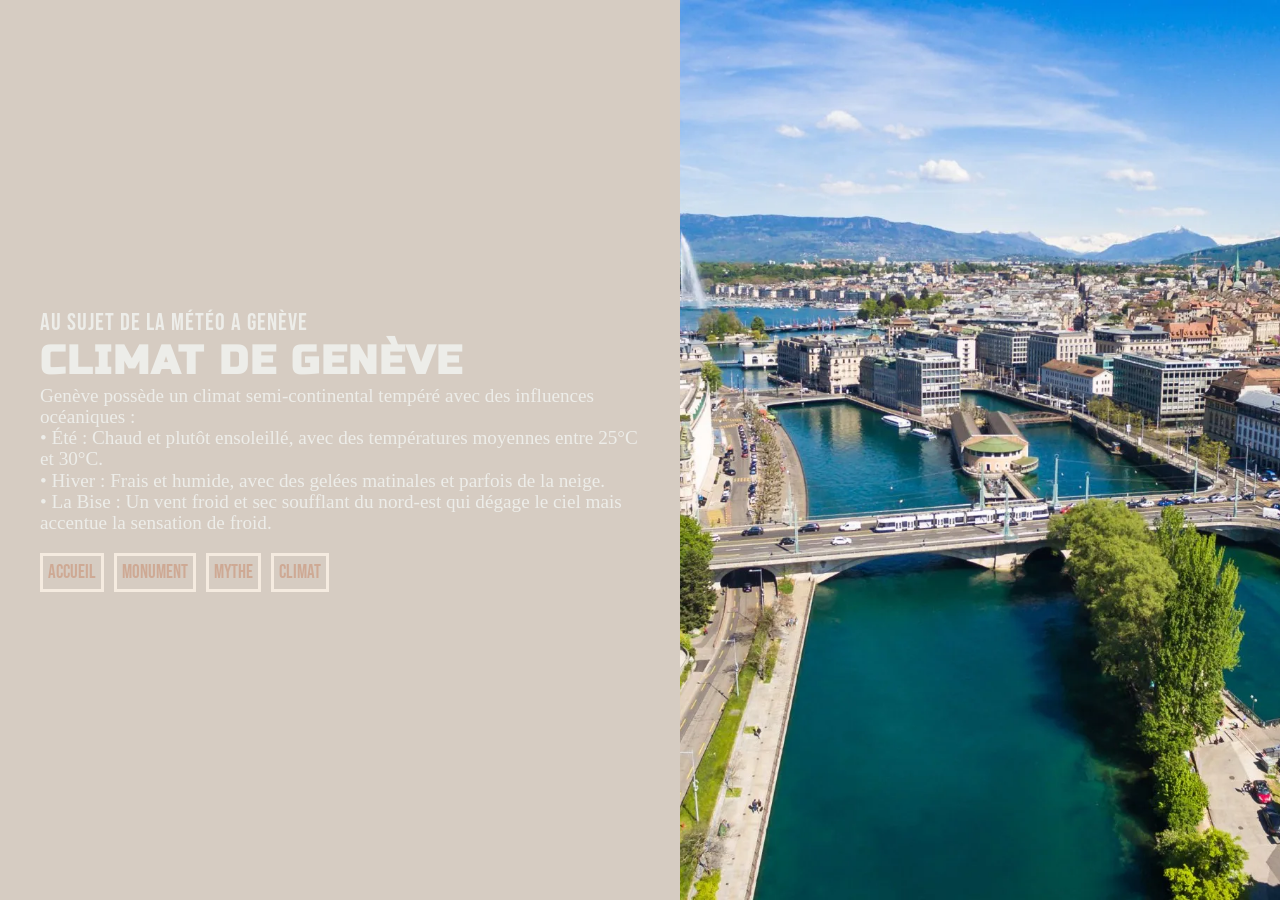
==== Html/Climat.html @ 3b924e7b "v2" ====
<!DOCTYPE html>
<html lang="fr">
<head>
    <meta charset="UTF-8">
    <meta name="viewport" content="width=device-width, initial-scale=1.0">
    <link rel="stylesheet" href="../Css/style.css">
    <link rel="preconnect" href="https://fonts.googleapis.com">
    <link rel="preconnect" href="https://fonts.gstatic.com" crossorigin>
    <link href="https://fonts.googleapis.com/css2?family=Bebas+Neue&family=Roboto+Mono:ital,wght@0,100..700;1,100..700&family=Russo+One&display=swap" rel="stylesheet">
    <title>Climat</title>
</head>
<body class="climat">
    <main>
        <div class="conteneur">
            <p class="top-h1">
                Au sujet de la météo a Genève
            </p>
            <h1>
                Climat de Genève
            </h1>
            <p class="paragraph">
                Genève possède un climat semi-continental tempéré avec des influences océaniques : <br>
                • Été : Chaud et plutôt ensoleillé, avec des températures moyennes entre 25°C et 30°C. <br>
                • Hiver : Frais et humide, avec des gelées matinales et parfois de la neige. <br>
                • La Bise : Un vent froid et sec soufflant du nord-est qui dégage le ciel mais accentue la sensation de froid.
            </p>
            <div class="conteneur-button">
                <div class="button">
                    <a href="../index.html" class="button-link">
                        Accueil
                    </a>
                </div>
                <div class="button">
                    <a href="Monument.html" class="button-link">
                        Monument
                    </a>
                </div>
                <div class="button">
                    <a href="Mythe.html" class="button-link">
                        Mythe
                    </a>
                </div>
                <div class="button">
                    <a href="Climat.html" class="button-link">
                        Climat
                    </a>
                </div>
            </div>
        </div>
        <img src="../Img/Climat/Jet-Eau-Climat.webp" alt="Jet d'eau pour le climat" class="image">
    </main>
</body>
</html>
---- Css/style.css ----
/* Variable */

:root {

    /* index */
    --background: #d6ccc2;
    --text-color: #edede9;
    --text-color2: #cea994;
    --border: #f5ebe0;

    /* Monument */

    /* Climat */

    /* Mythe */


    /* Font */

    --top-h1: Bebas Neue;
    --h1: Russo One ;
    --paragraph: Roboto Mono;

}

/* Mythe */

body.mythe {
    
}

/* Climat */

body.climat {

}

/* Monument */

body.monument {

}

/* Géneral */

* {
    box-sizing: border-box;
    margin: 0;
}

main {
    display: flex;
    height: 100vh;
    width: 100%;
}

h1,h2,h3,h4 {
    letter-spacing: 2px;
    text-transform: uppercase;
    font-size: 2.5rem;
    font-family: var(--h1), sans-serif;
}

/* Index */

.conteneur {
    display: flex;
    flex-direction: column;
    flex: 1;
    padding: 40px;
    color: var(--text-color);
    background-color: var(--background);
    justify-content: center;
}

.top-h1 {
    letter-spacing: 1px;
    font-size: 1.5rem;
    text-transform: uppercase;
    font-family: var(--top-h1), sans-serif;
}

.paragraph {
    font-family: var(--paragraph) monospace;
    font-size: 1.2rem;
    line-height: 1.1;
    margin-bottom: 20px;
}

.conteneur-button {
    display: flex;
    flex-direction: row;
    gap: 10px;
}

.conteneur-button .button {
    background-color: rgba(240, 248, 255, 0);
    padding: 5px;
    border: 3px solid var(--border);
    font-family: var(--top-h1), monospace;
    font-size: larger;
    text-align: center;
}

.conteneur-button .button:hover {
    background-color: #edede9;
}

.button-link {
    text-decoration: none;
    color: var(--text-color2);
}

.image {
    display: flex;
    flex: 1;
    min-width: 0;
    height: 100%;
    object-fit: cover;
}
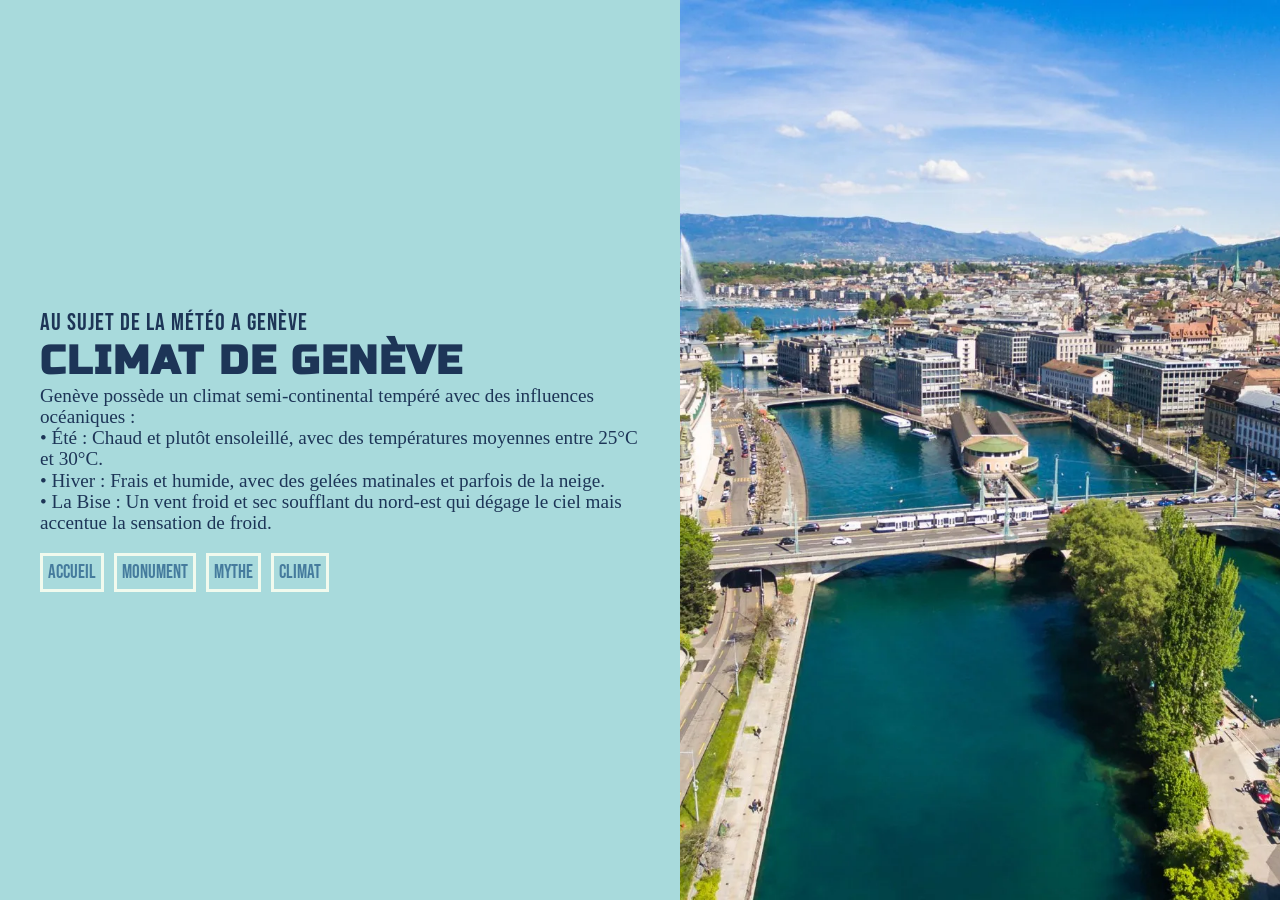
==== commit 88131eea: "final v4" ====
--- a/Html/Climat.html
+++ b/Html/Climat.html
@@ -1,53 +1,53 @@
-<!DOCTYPE html>
-<html lang="fr">
-<head>
-    <meta charset="UTF-8">
-    <meta name="viewport" content="width=device-width, initial-scale=1.0">
-    <link rel="stylesheet" href="../Css/style.css">
-    <link rel="preconnect" href="https://fonts.googleapis.com">
-    <link rel="preconnect" href="https://fonts.gstatic.com" crossorigin>
-    <link href="https://fonts.googleapis.com/css2?family=Bebas+Neue&family=Roboto+Mono:ital,wght@0,100..700;1,100..700&family=Russo+One&display=swap" rel="stylesheet">
-    <title>Climat</title>
-</head>
-<body class="climat">
-    <main>
-        <div class="conteneur">
-            <p class="top-h1">
-                Au sujet de la météo a Genève
-            </p>
-            <h1>
-                Climat de Genève
-            </h1>
-            <p class="paragraph">
-                Genève possède un climat semi-continental tempéré avec des influences océaniques : <br>
-                • Été : Chaud et plutôt ensoleillé, avec des températures moyennes entre 25°C et 30°C. <br>
-                • Hiver : Frais et humide, avec des gelées matinales et parfois de la neige. <br>
-                • La Bise : Un vent froid et sec soufflant du nord-est qui dégage le ciel mais accentue la sensation de froid.
-            </p>
-            <div class="conteneur-button">
-                <div class="button">
-                    <a href="../index.html" class="button-link">
-                        Accueil
-                    </a>
-                </div>
-                <div class="button">
-                    <a href="Monument.html" class="button-link">
-                        Monument
-                    </a>
-                </div>
-                <div class="button">
-                    <a href="Mythe.html" class="button-link">
-                        Mythe
-                    </a>
-                </div>
-                <div class="button">
-                    <a href="Climat.html" class="button-link">
-                        Climat
-                    </a>
-                </div>
-            </div>
-        </div>
-        <img src="../Img/Climat/Jet-Eau-Climat.webp" alt="Jet d'eau pour le climat" class="image">
-    </main>
-</body>
+<!DOCTYPE html>
+<html lang="fr">
+<head>
+    <meta charset="UTF-8">
+    <meta name="viewport" content="width=device-width, initial-scale=1.0">
+    <link rel="stylesheet" href="../Css/style.css">
+    <link rel="preconnect" href="https://fonts.googleapis.com">
+    <link rel="preconnect" href="https://fonts.gstatic.com" crossorigin>
+    <link href="https://fonts.googleapis.com/css2?family=Bebas+Neue&family=Roboto+Mono:ital,wght@0,100..700;1,100..700&family=Russo+One&display=swap" rel="stylesheet">
+    <title>Présentation Région Suisse</title>
+</head>
+<body class="climat">
+    <main>
+        <div class="conteneur">
+            <p class="top-h1">
+                Au sujet de la météo a Genève
+            </p>
+            <h1>
+                Climat de Genève
+            </h1>
+            <p class="paragraph">
+                Genève possède un climat semi-continental tempéré avec des influences océaniques : <br>
+                • Été : Chaud et plutôt ensoleillé, avec des températures moyennes entre 25°C et 30°C. <br>
+                • Hiver : Frais et humide, avec des gelées matinales et parfois de la neige. <br>
+                • La Bise : Un vent froid et sec soufflant du nord-est qui dégage le ciel mais accentue la sensation de froid.
+            </p>
+            <div class="conteneur-button">
+                <div class="button">
+                    <a href="../index.html" class="button-link">
+                        Accueil
+                    </a>
+                </div>
+                <div class="button">
+                    <a href="Monument.html" class="button-link">
+                        Monument
+                    </a>
+                </div>
+                <div class="button">
+                    <a href="Mythe.html" class="button-link">
+                        Mythe
+                    </a>
+                </div>
+                <div class="button">
+                    <a href="Climat.html" class="button-link">
+                        Climat
+                    </a>
+                </div>
+            </div>
+        </div>
+        <img src="../Img/Climat/Jet-Eau-Climat.webp" alt="" class="image">
+    </main>
+</body>
 </html>
--- a/Css/style.css
+++ b/Css/style.css
@@ -7,15 +7,7 @@
     --text-color: #edede9;
     --text-color2: #cea994;
     --border: #f5ebe0;
-
-    /* Monument */
-
-    /* Climat */
-
-    /* Mythe */
-
-
-    /* Font */
+    --hover: #edede9;
 
     --top-h1: Bebas Neue;
     --h1: Russo One ;
@@ -23,25 +15,33 @@
 
 }
 
-/* Mythe */
-
 body.mythe {
-    
+    --background: #2b2d42;
+    --text-color: #edf2f4;
+    --text-color2: #2378ef;
+    --border: #8d99ae;
+    --hover: #9aabc9;
 }
 
 /* Climat */
 
 body.climat {
-
+    --background: #a8dadc;
+    --text-color: #1d3557;
+    --text-color2: #457b9d;
+    --border: #f1faee;
+    --hover: #c2eeee;;
 }
 
 /* Monument */
 
 body.monument {
-
+    --background: #606c38;
+    --text-color: #fefae0;
+    --text-color2: #aef44b;
+    --border: #283618;
+    --hover: #445c2b;
 }
-
-/* Géneral */
 
 * {
     box-sizing: border-box;
@@ -53,15 +53,6 @@
     height: 100vh;
     width: 100%;
 }
-
-h1,h2,h3,h4 {
-    letter-spacing: 2px;
-    text-transform: uppercase;
-    font-size: 2.5rem;
-    font-family: var(--h1), sans-serif;
-}
-
-/* Index */
 
 .conteneur {
     display: flex;
@@ -78,6 +69,13 @@
     font-size: 1.5rem;
     text-transform: uppercase;
     font-family: var(--top-h1), sans-serif;
+}
+
+h1 {
+    letter-spacing: 2px;
+    text-transform: uppercase;
+    font-size: 2.5rem;
+    font-family: var(--h1), sans-serif;
 }
 
 .paragraph {
@@ -103,7 +101,7 @@
 }
 
 .conteneur-button .button:hover {
-    background-color: #edede9;
+    background-color: var(--hover);
 }
 
 .button-link {
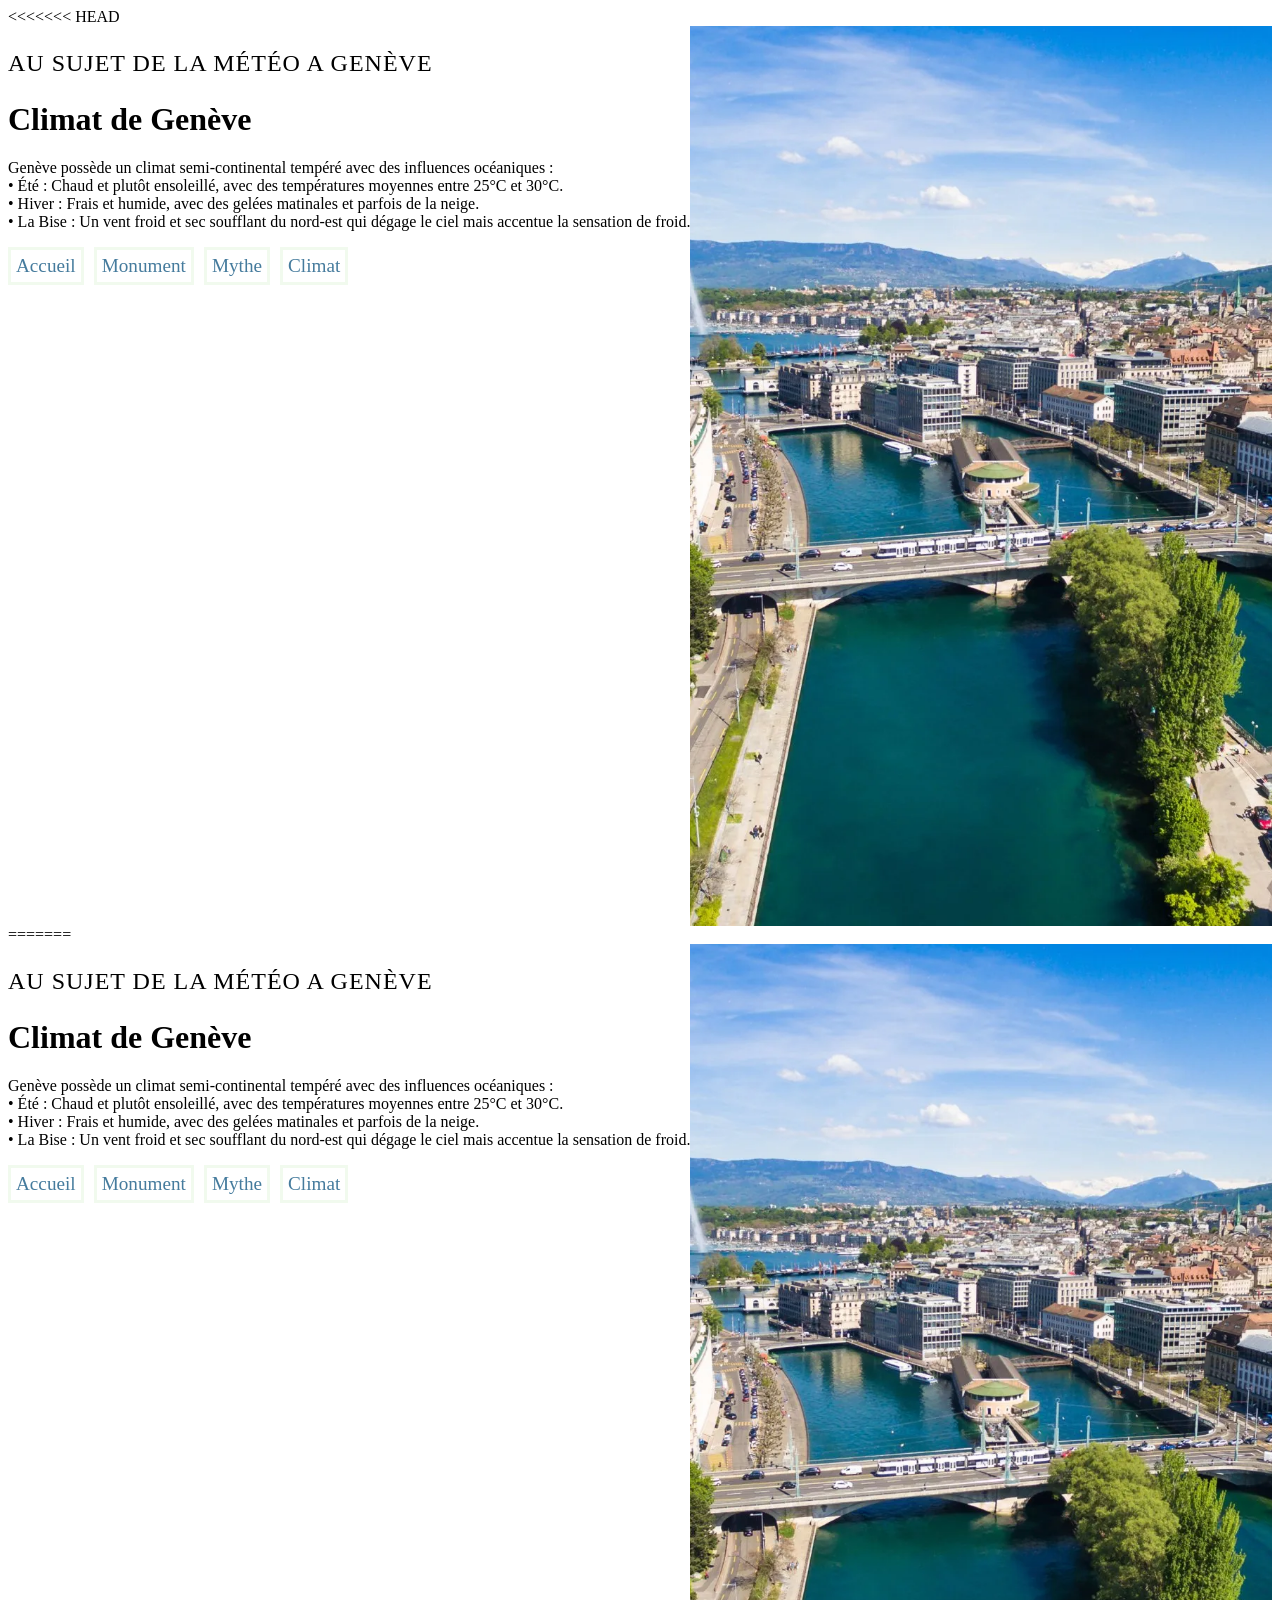
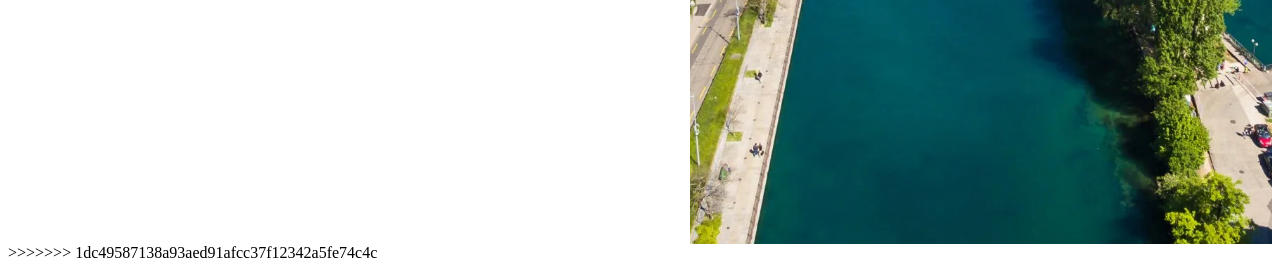
==== commit 51c3701c: "final v4" ====
--- a/Html/Climat.html
+++ b/Html/Climat.html
@@ -1,3 +1,4 @@
+<<<<<<< HEAD
 <!DOCTYPE html>
 <html lang="fr">
 <head>
@@ -50,4 +51,58 @@
         <img src="../Img/Climat/Jet-Eau-Climat.webp" alt="" class="image">
     </main>
 </body>
+=======
+<!DOCTYPE html>
+<html lang="fr">
+<head>
+    <meta charset="UTF-8">
+    <meta name="viewport" content="width=device-width, initial-scale=1.0">
+    <link rel="stylesheet" href="../Css/style.css">
+    <link rel="preconnect" href="https://fonts.googleapis.com">
+    <link rel="preconnect" href="https://fonts.gstatic.com" crossorigin>
+    <link href="https://fonts.googleapis.com/css2?family=Bebas+Neue&family=Roboto+Mono:ital,wght@0,100..700;1,100..700&family=Russo+One&display=swap" rel="stylesheet">
+    <title>Climat</title>
+</head>
+<body class="climat">
+    <main>
+        <div class="conteneur">
+            <p class="top-h1">
+                Au sujet de la météo a Genève
+            </p>
+            <h1>
+                Climat de Genève
+            </h1>
+            <p class="paragraph">
+                Genève possède un climat semi-continental tempéré avec des influences océaniques : <br>
+                • Été : Chaud et plutôt ensoleillé, avec des températures moyennes entre 25°C et 30°C. <br>
+                • Hiver : Frais et humide, avec des gelées matinales et parfois de la neige. <br>
+                • La Bise : Un vent froid et sec soufflant du nord-est qui dégage le ciel mais accentue la sensation de froid.
+            </p>
+            <div class="conteneur-button">
+                <div class="button">
+                    <a href="../index.html" class="button-link">
+                        Accueil
+                    </a>
+                </div>
+                <div class="button">
+                    <a href="Monument.html" class="button-link">
+                        Monument
+                    </a>
+                </div>
+                <div class="button">
+                    <a href="Mythe.html" class="button-link">
+                        Mythe
+                    </a>
+                </div>
+                <div class="button">
+                    <a href="Climat.html" class="button-link">
+                        Climat
+                    </a>
+                </div>
+            </div>
+        </div>
+        <img src="../Img/Climat/Jet-Eau-Climat.webp" alt="Jet d'eau pour le climat" class="image">
+    </main>
+</body>
+>>>>>>> 1dc49587138a93aed91afcc37f12342a5fe74c4c
 </html>
--- a/Css/style.css
+++ b/Css/style.css
@@ -7,7 +7,12 @@
     --text-color: #edede9;
     --text-color2: #cea994;
     --border: #f5ebe0;
+<<<<<<< HEAD
     --hover: #edede9;
+=======
+
+    /* Font */
+>>>>>>> 1dc49587138a93aed91afcc37f12342a5fe74c4c
 
     --top-h1: Bebas Neue;
     --h1: Russo One ;
@@ -15,12 +20,20 @@
 
 }
 
+<<<<<<< HEAD
+=======
+/* Mythe */
+
+>>>>>>> 1dc49587138a93aed91afcc37f12342a5fe74c4c
 body.mythe {
     --background: #2b2d42;
     --text-color: #edf2f4;
     --text-color2: #2378ef;
     --border: #8d99ae;
+<<<<<<< HEAD
     --hover: #9aabc9;
+=======
+>>>>>>> 1dc49587138a93aed91afcc37f12342a5fe74c4c
 }
 
 /* Climat */
@@ -30,7 +43,10 @@
     --text-color: #1d3557;
     --text-color2: #457b9d;
     --border: #f1faee;
+<<<<<<< HEAD
     --hover: #c2eeee;;
+=======
+>>>>>>> 1dc49587138a93aed91afcc37f12342a5fe74c4c
 }
 
 /* Monument */
@@ -40,9 +56,17 @@
     --text-color: #fefae0;
     --text-color2: #aef44b;
     --border: #283618;
+<<<<<<< HEAD
     --hover: #445c2b;
 }
 
+=======
+
+}
+
+/* Géneral */
+
+>>>>>>> 1dc49587138a93aed91afcc37f12342a5fe74c4c
 * {
     box-sizing: border-box;
     margin: 0;
@@ -54,6 +78,18 @@
     width: 100%;
 }
 
+<<<<<<< HEAD
+=======
+h1,h2,h3,h4 {
+    letter-spacing: 2px;
+    text-transform: uppercase;
+    font-size: 2.5rem;
+    font-family: var(--h1), sans-serif;
+}
+
+/* Index */
+
+>>>>>>> 1dc49587138a93aed91afcc37f12342a5fe74c4c
 .conteneur {
     display: flex;
     flex-direction: column;
@@ -71,6 +107,7 @@
     font-family: var(--top-h1), sans-serif;
 }
 
+<<<<<<< HEAD
 h1 {
     letter-spacing: 2px;
     text-transform: uppercase;
@@ -78,6 +115,8 @@
     font-family: var(--h1), sans-serif;
 }
 
+=======
+>>>>>>> 1dc49587138a93aed91afcc37f12342a5fe74c4c
 .paragraph {
     font-family: var(--paragraph) monospace;
     font-size: 1.2rem;
@@ -101,7 +140,11 @@
 }
 
 .conteneur-button .button:hover {
+<<<<<<< HEAD
     background-color: var(--hover);
+=======
+    background-color: #edede9;
+>>>>>>> 1dc49587138a93aed91afcc37f12342a5fe74c4c
 }
 
 .button-link {
--- a/Css/style.css
+++ b/Css/style.css
@@ -7,7 +7,12 @@
     --text-color: #edede9;
     --text-color2: #cea994;
     --border: #f5ebe0;
+<<<<<<< HEAD
     --hover: #edede9;
+=======
+
+    /* Font */
+>>>>>>> 1dc49587138a93aed91afcc37f12342a5fe74c4c
 
     --top-h1: Bebas Neue;
     --h1: Russo One ;
@@ -15,12 +20,20 @@
 
 }
 
+<<<<<<< HEAD
+=======
+/* Mythe */
+
+>>>>>>> 1dc49587138a93aed91afcc37f12342a5fe74c4c
 body.mythe {
     --background: #2b2d42;
     --text-color: #edf2f4;
     --text-color2: #2378ef;
     --border: #8d99ae;
+<<<<<<< HEAD
     --hover: #9aabc9;
+=======
+>>>>>>> 1dc49587138a93aed91afcc37f12342a5fe74c4c
 }
 
 /* Climat */
@@ -30,7 +43,10 @@
     --text-color: #1d3557;
     --text-color2: #457b9d;
     --border: #f1faee;
+<<<<<<< HEAD
     --hover: #c2eeee;;
+=======
+>>>>>>> 1dc49587138a93aed91afcc37f12342a5fe74c4c
 }
 
 /* Monument */
@@ -40,9 +56,17 @@
     --text-color: #fefae0;
     --text-color2: #aef44b;
     --border: #283618;
+<<<<<<< HEAD
     --hover: #445c2b;
 }
 
+=======
+
+}
+
+/* Géneral */
+
+>>>>>>> 1dc49587138a93aed91afcc37f12342a5fe74c4c
 * {
     box-sizing: border-box;
     margin: 0;
@@ -54,6 +78,18 @@
     width: 100%;
 }
 
+<<<<<<< HEAD
+=======
+h1,h2,h3,h4 {
+    letter-spacing: 2px;
+    text-transform: uppercase;
+    font-size: 2.5rem;
+    font-family: var(--h1), sans-serif;
+}
+
+/* Index */
+
+>>>>>>> 1dc49587138a93aed91afcc37f12342a5fe74c4c
 .conteneur {
     display: flex;
     flex-direction: column;
@@ -71,6 +107,7 @@
     font-family: var(--top-h1), sans-serif;
 }
 
+<<<<<<< HEAD
 h1 {
     letter-spacing: 2px;
     text-transform: uppercase;
@@ -78,6 +115,8 @@
     font-family: var(--h1), sans-serif;
 }
 
+=======
+>>>>>>> 1dc49587138a93aed91afcc37f12342a5fe74c4c
 .paragraph {
     font-family: var(--paragraph) monospace;
     font-size: 1.2rem;
@@ -101,7 +140,11 @@
 }
 
 .conteneur-button .button:hover {
+<<<<<<< HEAD
     background-color: var(--hover);
+=======
+    background-color: #edede9;
+>>>>>>> 1dc49587138a93aed91afcc37f12342a5fe74c4c
 }
 
 .button-link {
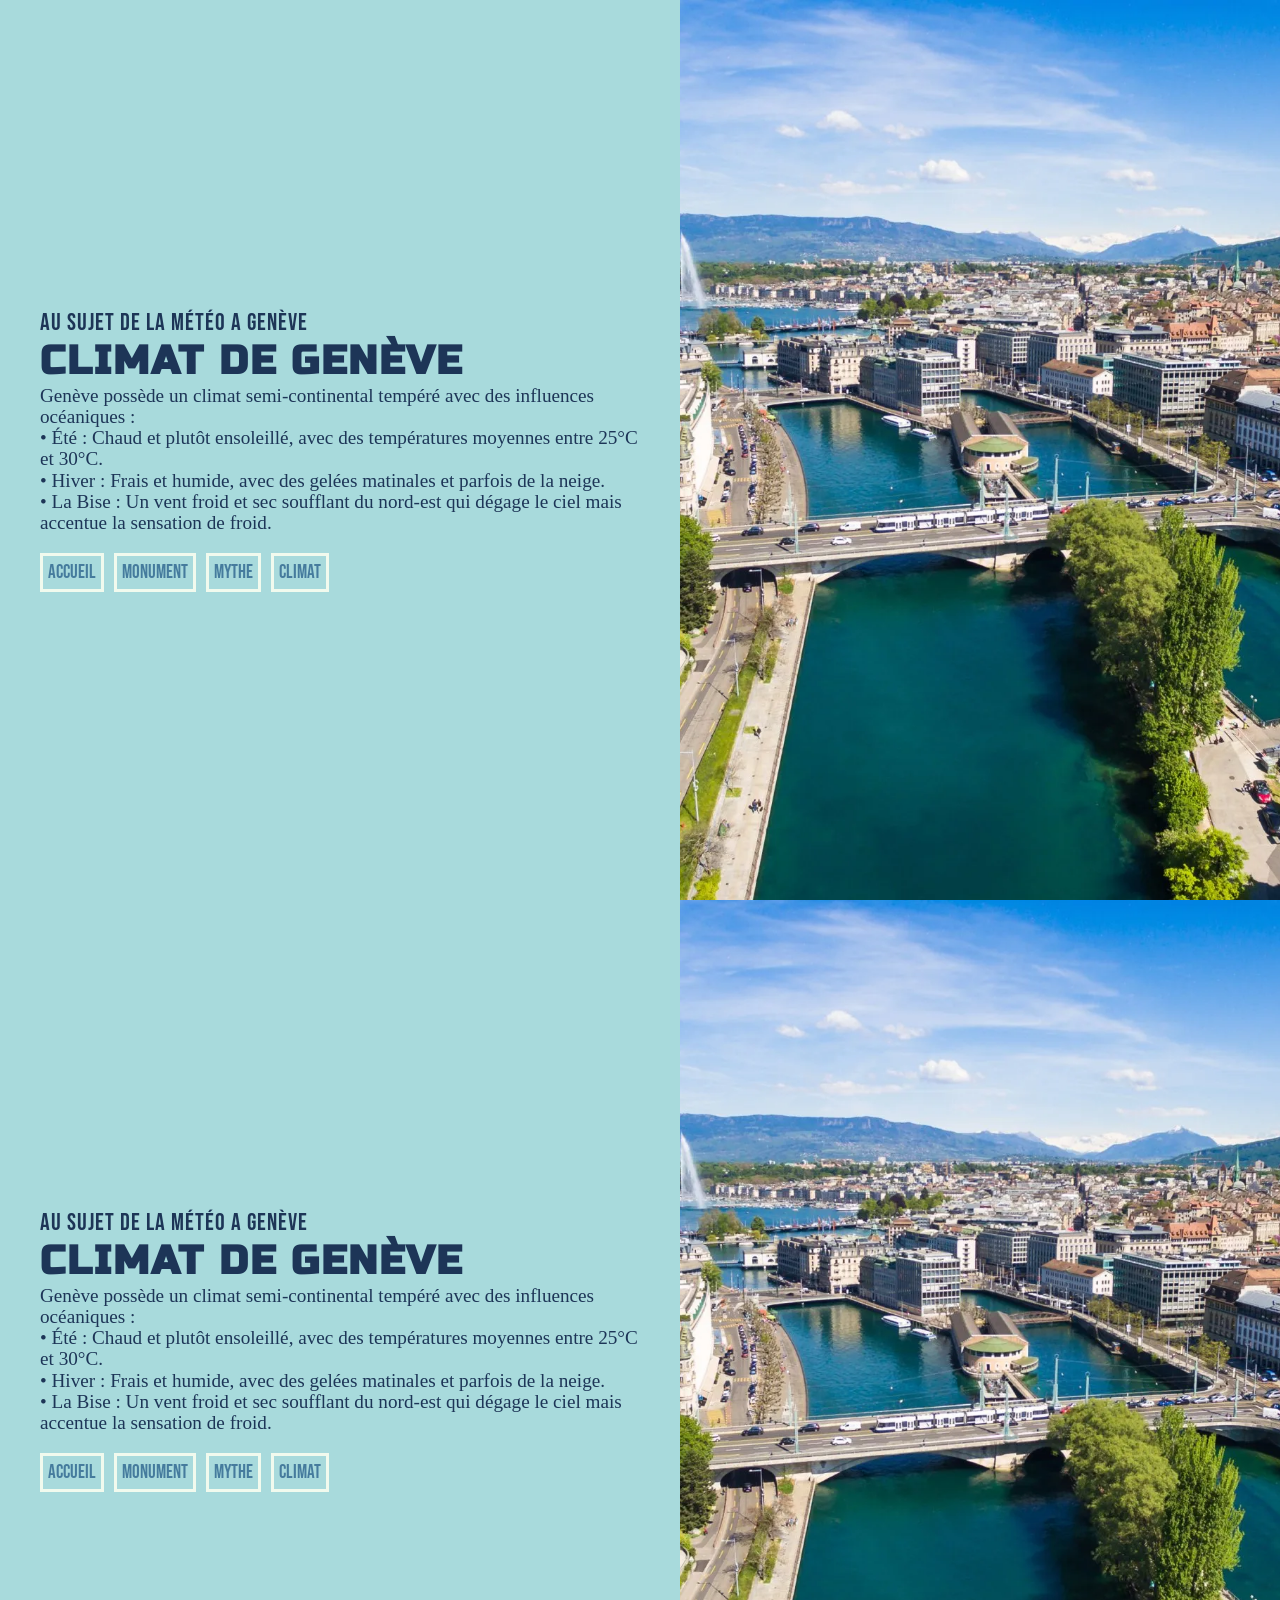
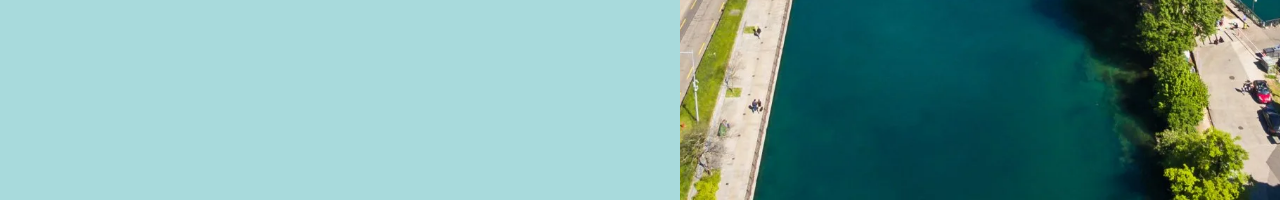
==== commit 4e2efd41: "final v4-final" ====
--- a/Html/Climat.html
+++ b/Html/Climat.html
@@ -1,4 +1,3 @@
-<<<<<<< HEAD
 <!DOCTYPE html>
 <html lang="fr">
 <head>
@@ -51,7 +50,6 @@
         <img src="../Img/Climat/Jet-Eau-Climat.webp" alt="" class="image">
     </main>
 </body>
-=======
 <!DOCTYPE html>
 <html lang="fr">
 <head>
@@ -104,5 +102,4 @@
         <img src="../Img/Climat/Jet-Eau-Climat.webp" alt="Jet d'eau pour le climat" class="image">
     </main>
 </body>
->>>>>>> 1dc49587138a93aed91afcc37f12342a5fe74c4c
 </html>
--- a/Css/style.css
+++ b/Css/style.css
@@ -7,12 +7,9 @@
     --text-color: #edede9;
     --text-color2: #cea994;
     --border: #f5ebe0;
-<<<<<<< HEAD
     --hover: #edede9;
-=======
 
     /* Font */
->>>>>>> 1dc49587138a93aed91afcc37f12342a5fe74c4c
 
     --top-h1: Bebas Neue;
     --h1: Russo One ;
@@ -20,20 +17,14 @@
 
 }
 
-<<<<<<< HEAD
-=======
 /* Mythe */
 
->>>>>>> 1dc49587138a93aed91afcc37f12342a5fe74c4c
 body.mythe {
     --background: #2b2d42;
     --text-color: #edf2f4;
     --text-color2: #2378ef;
     --border: #8d99ae;
-<<<<<<< HEAD
     --hover: #9aabc9;
-=======
->>>>>>> 1dc49587138a93aed91afcc37f12342a5fe74c4c
 }
 
 /* Climat */
@@ -43,10 +34,7 @@
     --text-color: #1d3557;
     --text-color2: #457b9d;
     --border: #f1faee;
-<<<<<<< HEAD
     --hover: #c2eeee;;
-=======
->>>>>>> 1dc49587138a93aed91afcc37f12342a5fe74c4c
 }
 
 /* Monument */
@@ -56,17 +44,11 @@
     --text-color: #fefae0;
     --text-color2: #aef44b;
     --border: #283618;
-<<<<<<< HEAD
     --hover: #445c2b;
-}
-
-=======
-
 }
 
 /* Géneral */
 
->>>>>>> 1dc49587138a93aed91afcc37f12342a5fe74c4c
 * {
     box-sizing: border-box;
     margin: 0;
@@ -78,8 +60,6 @@
     width: 100%;
 }
 
-<<<<<<< HEAD
-=======
 h1,h2,h3,h4 {
     letter-spacing: 2px;
     text-transform: uppercase;
@@ -89,7 +69,6 @@
 
 /* Index */
 
->>>>>>> 1dc49587138a93aed91afcc37f12342a5fe74c4c
 .conteneur {
     display: flex;
     flex-direction: column;
@@ -107,7 +86,6 @@
     font-family: var(--top-h1), sans-serif;
 }
 
-<<<<<<< HEAD
 h1 {
     letter-spacing: 2px;
     text-transform: uppercase;
@@ -115,8 +93,6 @@
     font-family: var(--h1), sans-serif;
 }
 
-=======
->>>>>>> 1dc49587138a93aed91afcc37f12342a5fe74c4c
 .paragraph {
     font-family: var(--paragraph) monospace;
     font-size: 1.2rem;
@@ -140,11 +116,7 @@
 }
 
 .conteneur-button .button:hover {
-<<<<<<< HEAD
     background-color: var(--hover);
-=======
-    background-color: #edede9;
->>>>>>> 1dc49587138a93aed91afcc37f12342a5fe74c4c
 }
 
 .button-link {
--- a/Css/style.css
+++ b/Css/style.css
@@ -7,12 +7,9 @@
     --text-color: #edede9;
     --text-color2: #cea994;
     --border: #f5ebe0;
-<<<<<<< HEAD
     --hover: #edede9;
-=======
 
     /* Font */
->>>>>>> 1dc49587138a93aed91afcc37f12342a5fe74c4c
 
     --top-h1: Bebas Neue;
     --h1: Russo One ;
@@ -20,20 +17,14 @@
 
 }
 
-<<<<<<< HEAD
-=======
 /* Mythe */
 
->>>>>>> 1dc49587138a93aed91afcc37f12342a5fe74c4c
 body.mythe {
     --background: #2b2d42;
     --text-color: #edf2f4;
     --text-color2: #2378ef;
     --border: #8d99ae;
-<<<<<<< HEAD
     --hover: #9aabc9;
-=======
->>>>>>> 1dc49587138a93aed91afcc37f12342a5fe74c4c
 }
 
 /* Climat */
@@ -43,10 +34,7 @@
     --text-color: #1d3557;
     --text-color2: #457b9d;
     --border: #f1faee;
-<<<<<<< HEAD
     --hover: #c2eeee;;
-=======
->>>>>>> 1dc49587138a93aed91afcc37f12342a5fe74c4c
 }
 
 /* Monument */
@@ -56,17 +44,11 @@
     --text-color: #fefae0;
     --text-color2: #aef44b;
     --border: #283618;
-<<<<<<< HEAD
     --hover: #445c2b;
-}
-
-=======
-
 }
 
 /* Géneral */
 
->>>>>>> 1dc49587138a93aed91afcc37f12342a5fe74c4c
 * {
     box-sizing: border-box;
     margin: 0;
@@ -78,8 +60,6 @@
     width: 100%;
 }
 
-<<<<<<< HEAD
-=======
 h1,h2,h3,h4 {
     letter-spacing: 2px;
     text-transform: uppercase;
@@ -89,7 +69,6 @@
 
 /* Index */
 
->>>>>>> 1dc49587138a93aed91afcc37f12342a5fe74c4c
 .conteneur {
     display: flex;
     flex-direction: column;
@@ -107,7 +86,6 @@
     font-family: var(--top-h1), sans-serif;
 }
 
-<<<<<<< HEAD
 h1 {
     letter-spacing: 2px;
     text-transform: uppercase;
@@ -115,8 +93,6 @@
     font-family: var(--h1), sans-serif;
 }
 
-=======
->>>>>>> 1dc49587138a93aed91afcc37f12342a5fe74c4c
 .paragraph {
     font-family: var(--paragraph) monospace;
     font-size: 1.2rem;
@@ -140,11 +116,7 @@
 }
 
 .conteneur-button .button:hover {
-<<<<<<< HEAD
     background-color: var(--hover);
-=======
-    background-color: #edede9;
->>>>>>> 1dc49587138a93aed91afcc37f12342a5fe74c4c
 }
 
 .button-link {
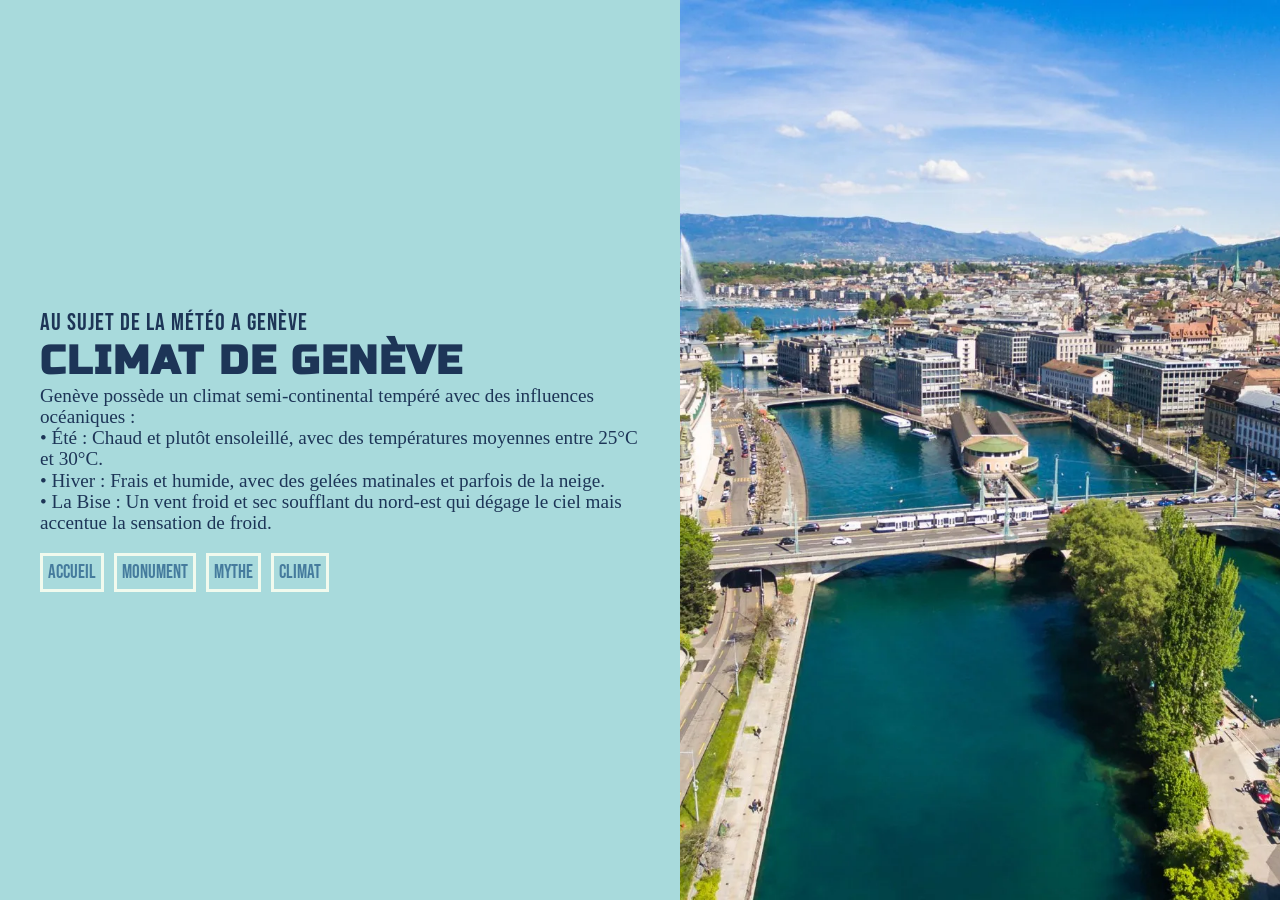
==== commit 182a1557: "final v4-final-final" ====
--- a/Html/Climat.html
+++ b/Html/Climat.html
@@ -50,56 +50,4 @@
         <img src="../Img/Climat/Jet-Eau-Climat.webp" alt="" class="image">
     </main>
 </body>
-<!DOCTYPE html>
-<html lang="fr">
-<head>
-    <meta charset="UTF-8">
-    <meta name="viewport" content="width=device-width, initial-scale=1.0">
-    <link rel="stylesheet" href="../Css/style.css">
-    <link rel="preconnect" href="https://fonts.googleapis.com">
-    <link rel="preconnect" href="https://fonts.gstatic.com" crossorigin>
-    <link href="https://fonts.googleapis.com/css2?family=Bebas+Neue&family=Roboto+Mono:ital,wght@0,100..700;1,100..700&family=Russo+One&display=swap" rel="stylesheet">
-    <title>Climat</title>
-</head>
-<body class="climat">
-    <main>
-        <div class="conteneur">
-            <p class="top-h1">
-                Au sujet de la météo a Genève
-            </p>
-            <h1>
-                Climat de Genève
-            </h1>
-            <p class="paragraph">
-                Genève possède un climat semi-continental tempéré avec des influences océaniques : <br>
-                • Été : Chaud et plutôt ensoleillé, avec des températures moyennes entre 25°C et 30°C. <br>
-                • Hiver : Frais et humide, avec des gelées matinales et parfois de la neige. <br>
-                • La Bise : Un vent froid et sec soufflant du nord-est qui dégage le ciel mais accentue la sensation de froid.
-            </p>
-            <div class="conteneur-button">
-                <div class="button">
-                    <a href="../index.html" class="button-link">
-                        Accueil
-                    </a>
-                </div>
-                <div class="button">
-                    <a href="Monument.html" class="button-link">
-                        Monument
-                    </a>
-                </div>
-                <div class="button">
-                    <a href="Mythe.html" class="button-link">
-                        Mythe
-                    </a>
-                </div>
-                <div class="button">
-                    <a href="Climat.html" class="button-link">
-                        Climat
-                    </a>
-                </div>
-            </div>
-        </div>
-        <img src="../Img/Climat/Jet-Eau-Climat.webp" alt="Jet d'eau pour le climat" class="image">
-    </main>
-</body>
 </html>
